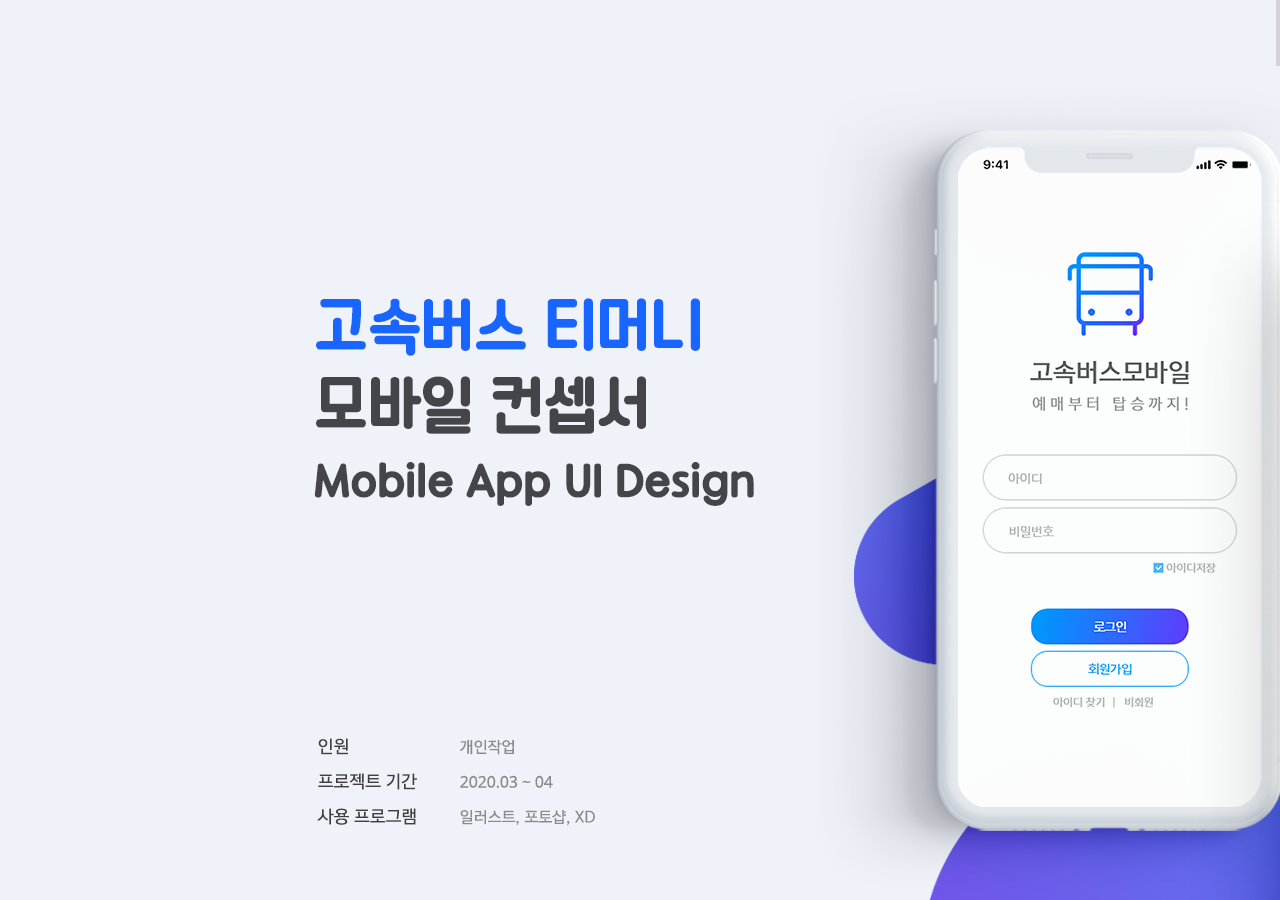
==== img/concept/index.html @ 4b4db822 "portfolio" ====
<!DOCTYPE html>
<html lang="ko">

<head>
    <meta charset="UTF-8">
    <meta name="viewport" content="width=device-width,initial-scale=1.0,minimum-scale=1.0,maximum-scale=1.0">
    <meta http-equiv="X-UA-Compatible" content="IE=edge, chrome=1">
    <title>모바일 concept</title>
    <link rel="stylesheet" href="css/plugin/reset.css" />
    <link rel="stylesheet" href="css/main.css" />

    <script src="js/plugin/jquery-3.4.1.min.js"></script>
    <script src="js/plugin/respond.min.js"></script>
    <script src="js/plugin/prefixfree.min.js"></script>
    <script src="js/plugin/modernizr-2.8.3.min.js"></script>
    <script src="js/plugin/jquery.easing.1.3.min.js"></script>
    <script src="js/plugin/jquery.nicescroll.min.js"></script>
    <script src="js/plugin/jquery.slides.js"></script>
    <script src="js/main.js"></script>

    <link rel="shortcut icon" href="" type="image/x-icon">
    <link rel="favicon" href="" type="image/x-icon">
</head>

<body>

    <div class="scrollBox">

        <div class="wrap">
            <div id="scene01">
                <img src="img/concept_01.png" alt="">
            </div>

            <div id="scene02">
                <img src="img/concept_02.png" alt="">
            </div>

            <div id="scene03">
                <img src="img/concept_03.png" alt="">
            </div>

            <div id="scene04">
                <img src="img/concept_04.png" alt="">
            </div>

            <div id="scene05">
                <img src="img/concept_05.png" alt="">
            </div>

            <div id="scene06">
                <img src="img/concept_06.png" alt="">
            </div>

            <div id="scene07">
                <div class="main_video">
                    <video src="img/main.mp4" autoplay muted loop></video>
                    <img src="img/phone.png" alt="">
                </div>
                <img src="img/concept_07.png" alt="">
            </div>

            <div id="scene08">
                <div class="login">
                    <video src="img/login.mp4" autoplay muted loop></video>
                    <img src="img/small_phone.png" alt="">
                </div>
                <div class="check_in">
                    <video src="img/check_in.mp4" autoplay muted loop></video>
                    <img src="img/small_phone.png" alt="">
                </div>
                <img src="img/concept_08.png" alt="">
            </div>

            <div id="scene09">
                <div class="pay_video">
                    <video src="img/pay.mp4" autoplay muted loop></video>
                    <img src="img/phone.png" alt="">
                </div>
                <img src="img/concept_09.png" alt="">
            </div>

            <div id="scene10">
                <img src="img/concept_10.png" alt="">
            </div>

            <div id="scene11">

                <div class="light">
                    <img src="img/off.png" alt="">
                    <img src="img/dark_mode-1.png" alt="">
                </div>

                <div class="dark">
                    <img src="img/on.png" alt="">
                    <img src="img/dark_mode-2.png" alt="">
                </div>

            </div>

            <div id="scene12">
                <img src="img/concept_12.png" alt="">
            </div>


        </div><!--    wrap end-->
    </div>
</body>

</html>
---- img/concept/css/main.css ----
@charset "utf-8";

html,
body {
    height: 100%;
    overflow-y: hidden
}

body {
    position: relative;
    min-width: 1200px;
    font-family: "Dotum", "Arial", sans-serif;
    font-size: 12px;
    color: #333;
    background: white
}

.scrollBox {
    min-width: 1200px;
    height: 100%;
    position: relative
}

.scrollBox .wrap {
    min-width: 1200px;
    position: relative;
    overflow: hidden
}

.scrollBox .wrap>div {
    position: relative
}

.scrollBox .wrap .objs>li {
    position: absolute;
    left: 50%
}

#scene01 {
    width: 1920px;
    height: 980px;
}


#scene02 {
    width: 1920px;
    height: 980px;
}


#scene03 {
    width: 1920px;
    height: 980px;
}

#scene04 {
    width: 1920px;
    height: 980px;
}

#scene05 {
    width: 1920px;
    height: 980px;
}

#scene06 {
    width: 1920px;
    height: 980px;
}

#scene07 {
    width: 1920px;
    height: 980px;
}

#scene07>.main_video>img {
    position: absolute;
    left: 769px;
    top: 120px;
    z-index: 9999;
}

#scene07>.main_video>video {
    position: absolute;
    left: 797px;
    top: 137px;
    width: 338px;
    height: 734px;
    z-index: 100;
}


#scene08 {
    width: 1920px;
    height: 1583px;
}

#scene08 .login>img {
    position: absolute;
    left: 578px;
    top: 297px;
    z-index: 9999;
}

#scene08 .login>video {
    position: absolute;
    left: 577px;
    top: 313px;
    width: 352px;
    height: 668px;
    z-index: 100;
}

#scene08 .check_in>img {
    position: absolute;
    left: 1041px;
    top: 808px;
    z-index: 9999;
}

#scene08 .check_in>video {
    position: absolute;
    left: 1041px;
    top: 822px;
    width: 352px;
    height: 673px;
    z-index: 100;
}


}

#scene09 {
    width: 1920px;
    height: 980px;
}

#scene09>div>img {
    position: absolute;
    left: 440px;
    top: 133px;
    z-index: 9999;
}

#scene09>div>video {
    position: absolute;
    left: 467px;
    top: 150px;
    width: 338px;
    height: 734px;
}

#scene10 {
    width: 1920px;
    height: 980px;
}

#scene11 {
    position: relative;
    width: 1920px;
    height: 980px;
    background-color: black;
}

#scene11 .light>img:nth-child(1) {
    position: absolute;
    top: 122px;
    left: 335px;
    cursor: pointer;
}

#scene11 .dark {
    display: none;
}

#scene11 .dark>img:nth-child(1) {
    position: absolute;
    top: 122px;
    left: 335px;
    cursor: pointer;
}

#scene12 {
    width: 1920px;
    height: 980px;
}
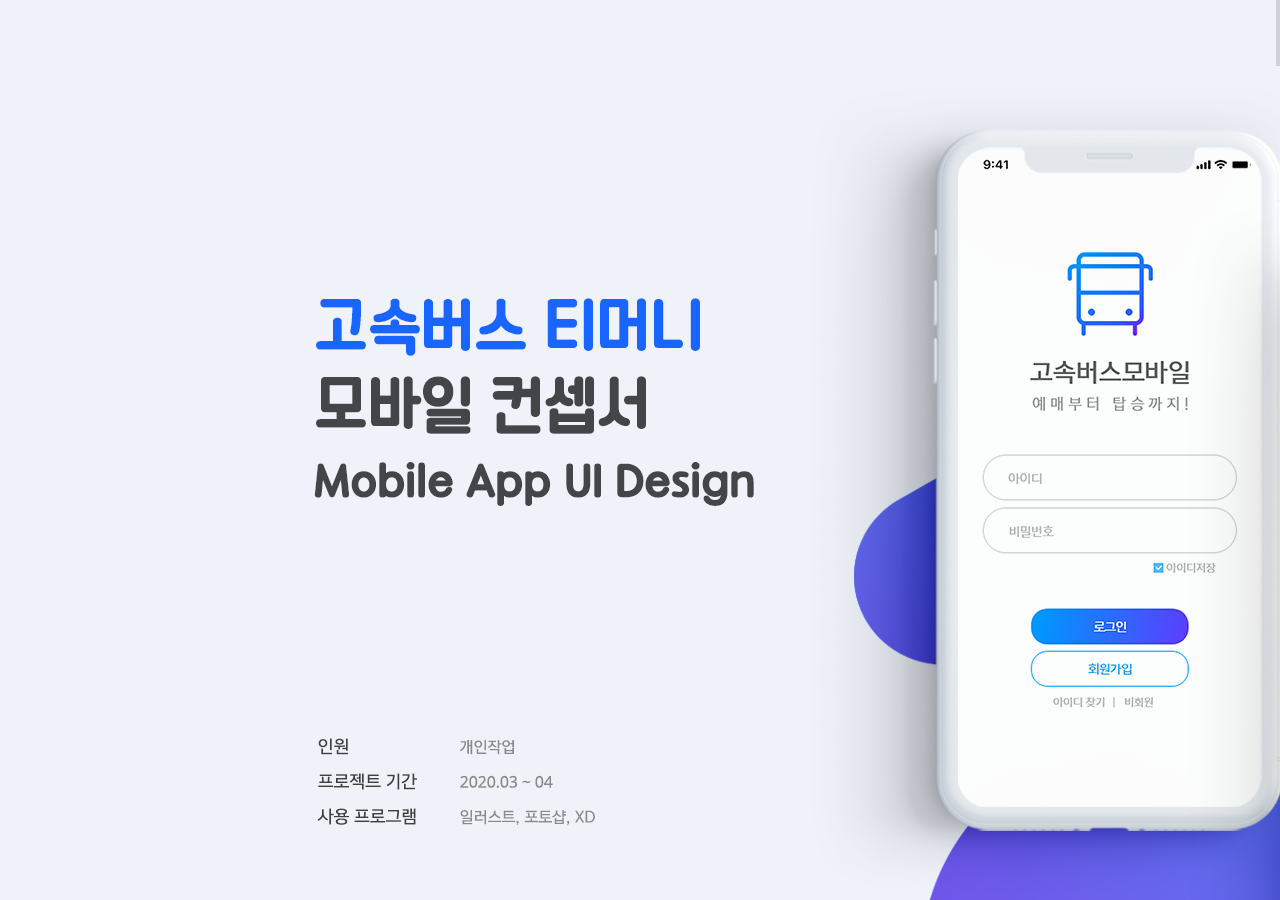
==== commit 3476456a: "commit" ====
--- a/img/concept/index.html
+++ b/img/concept/index.html
@@ -98,7 +98,7 @@
             </div>
 
             <div id="scene12">
-                <img src="img/concept_12.png" alt="">
+                <img src="img/concept_end.png" alt="">
             </div>
 
 
